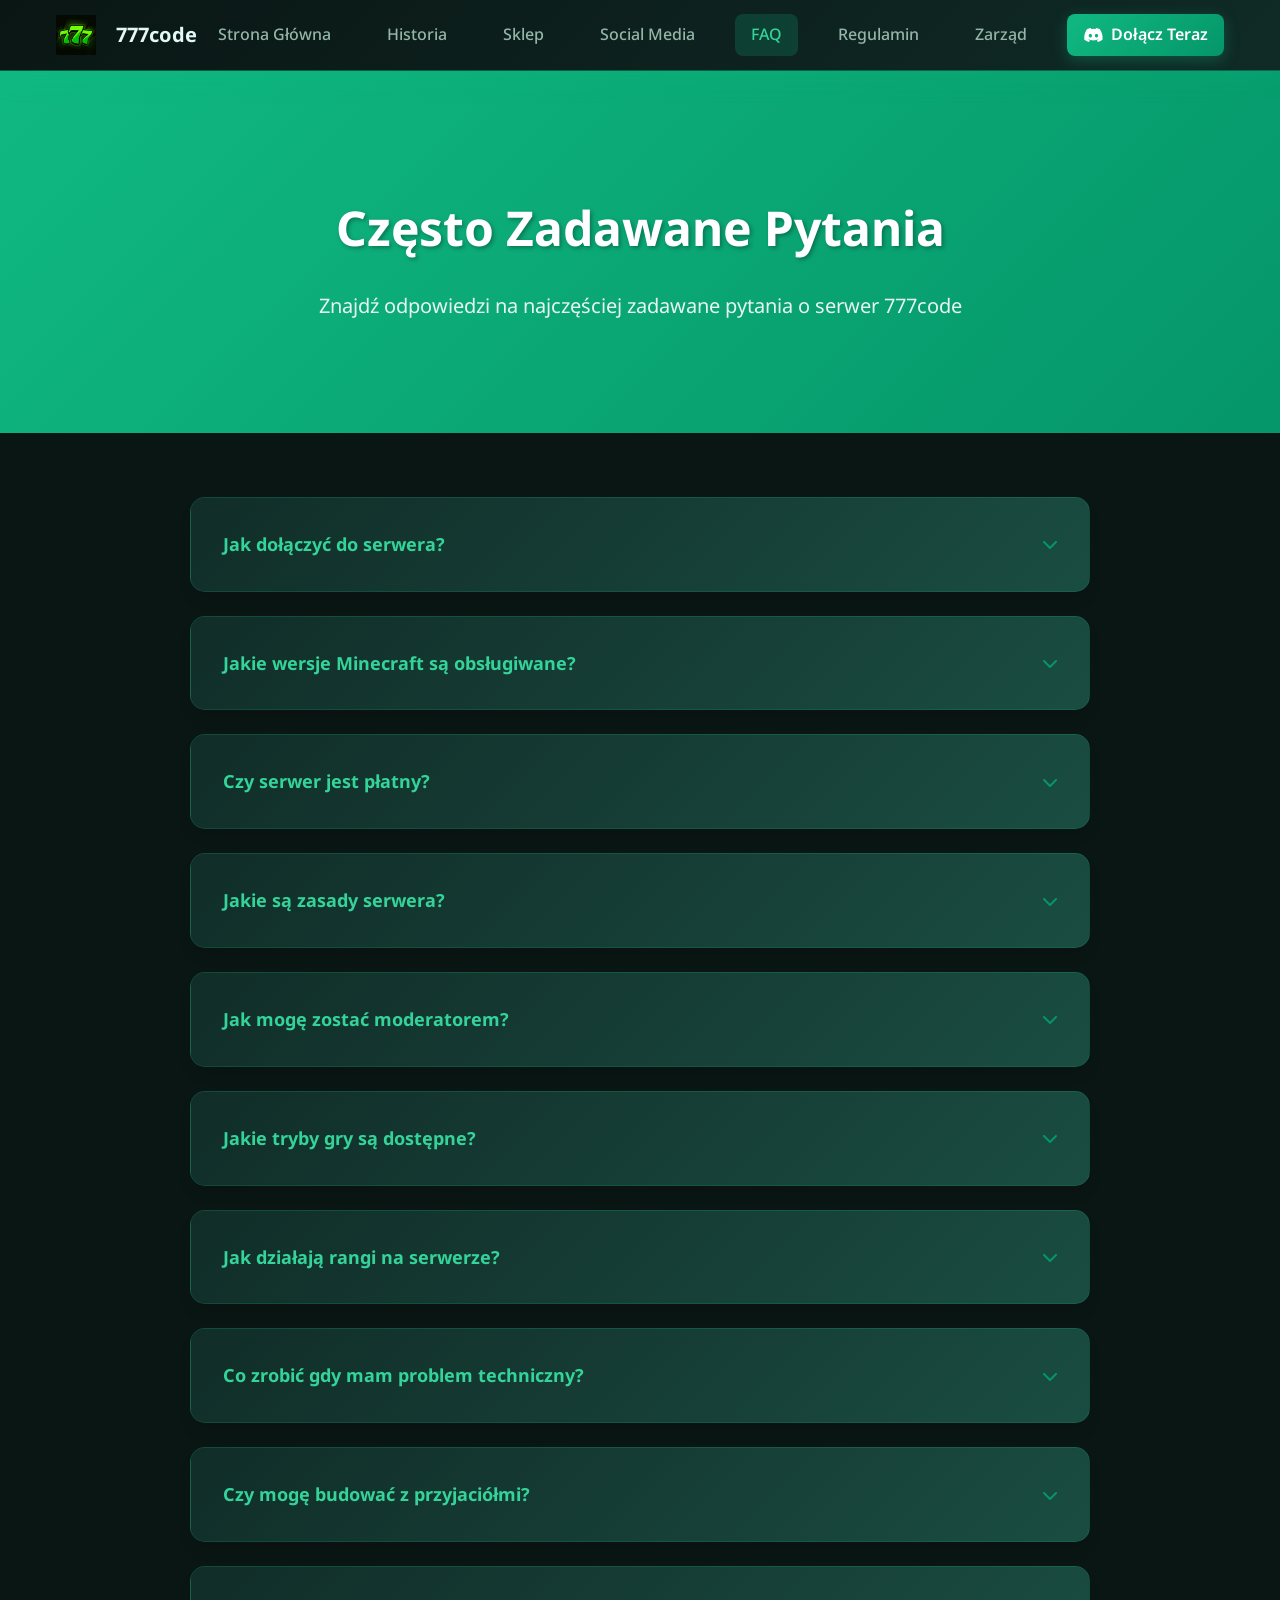
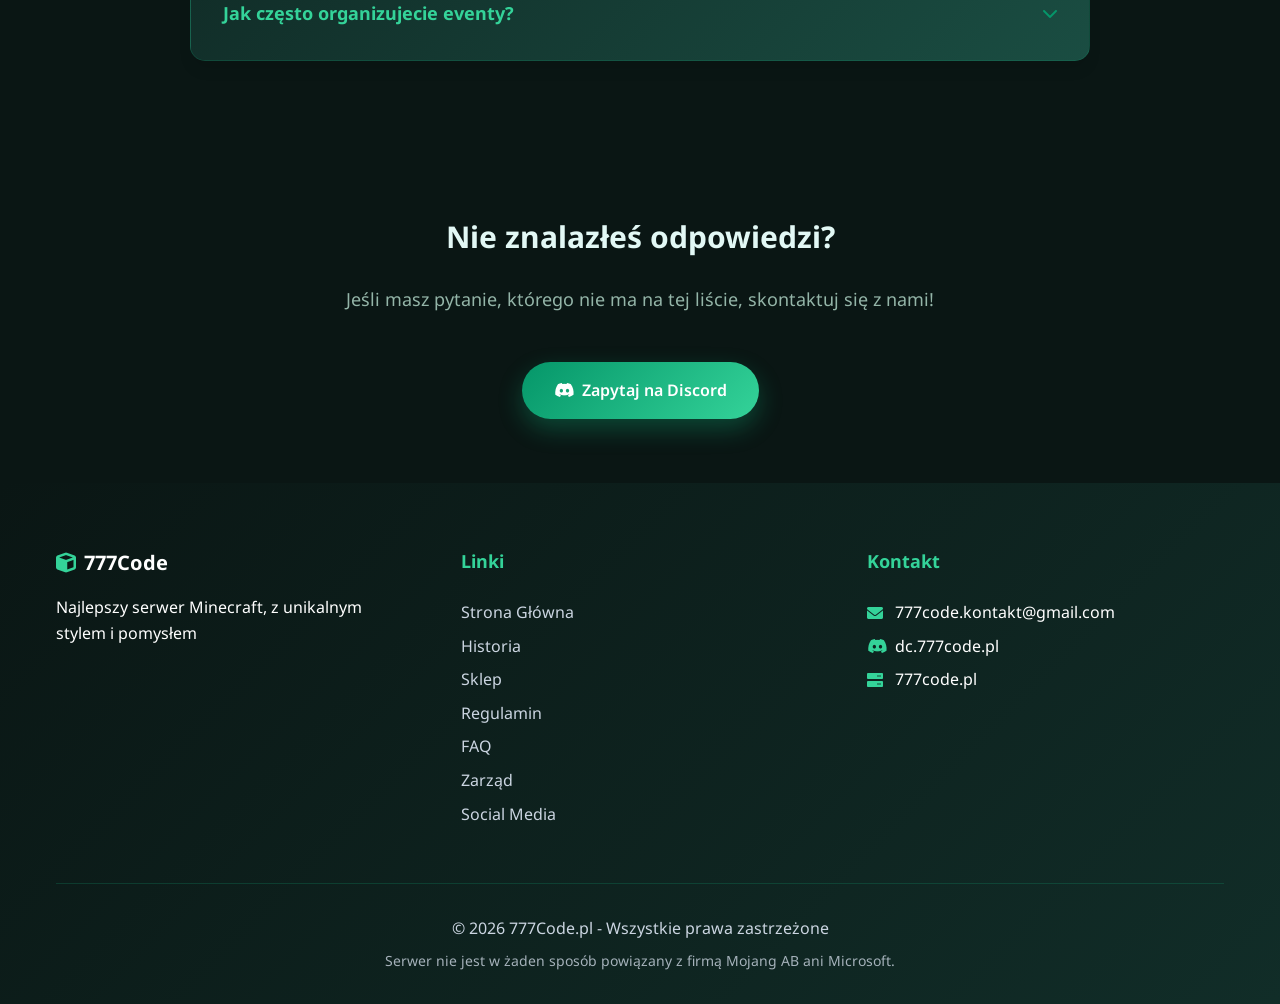
==== faq.html @ 85225ae1 "Add files via upload" ====
<!DOCTYPE html>
<html lang="pl">
<head>
    <meta charset="UTF-8">
    <meta name="viewport" content="width=device-width, initial-scale=1.0">
    <title>777code - FAQ</title>
    <link rel="stylesheet" href="styles.css">
    <link rel="icon" type="logo.png" href="logo.png">
    <link href="https://fonts.googleapis.com/css2?family=Noto+Sans:wght@300;400;500;700&display=swap" rel="stylesheet">
    <link rel="stylesheet" href="https://cdnjs.cloudflare.com/ajax/libs/font-awesome/6.0.0/css/all.min.css">
</head>
<body>
    <nav class="navbar">
        <div class="nav-container">
            <div class="nav-logo">
                <div class="logo">
                    <img src="logo.png" alt="777code Logo" />
                </div>
                <span>777code</span>
            </div>
            <ul class="nav-menu">
                <li><a href="index.html" class="nav-link">Strona Główna</a></li>
                <li><a href="index.html#about" class="nav-link">Historia</a></li>
                <li><a href="index.html#shop" class="nav-link">Sklep</a></li>
                <li><a href="social-media.html" class="nav-link">Social Media</a></li>
                <li><a href="faq.html" class="nav-link active">FAQ</a></li>
                <li><a href="regulamin.html" class="nav-link">Regulamin</a></li>
                <li><a href="index.html#staff" class="nav-link">Zarząd</a></li>
                <li><a href="https://discord.gg/777code" target="_blank" class="nav-link discord-link">
                    <i class="fab fa-discord"></i> Dołącz Teraz
                </a></li>
            </ul>
            <div class="hamburger">
                <span></span>
                <span></span>
                <span></span>
            </div>
        </div>
    </nav>

    <section class="page-hero">
        <div class="container">
            <div class="page-hero-content">
                <h1 class="page-title">Często Zadawane Pytania</h1>
                <p class="page-subtitle">Znajdź odpowiedzi na najczęściej zadawane pytania o serwer 777code</p>
            </div>
        </div>
    </section>

    <section class="faq-section">
        <div class="container">
            <div class="faq-container">
                <div class="faq-item">
                    <div class="faq-question">
                        <h3>Jak dołączyć do serwera?</h3>
                        <i class="fas fa-chevron-down"></i>
                    </div>
                    <div class="faq-answer">
                        <p>Wystarczy wpisać IP serwera w grze Minecraft: <strong>play.777code.pl</strong>. Po połączeniu zostaniesz przeniesiony do lobby, gdzie możesz wybrać tryb gry i rozpocząć swoją przygodę.</p>
                    </div>
                </div>

                <div class="faq-item">
                    <div class="faq-question">
                        <h3>Jakie wersje Minecraft są obsługiwane?</h3>
                        <i class="fas fa-chevron-down"></i>
                    </div>
                    <div class="faq-answer">
                        <p>Obsługujemy wszystkie wersje od 1.16 do najnowszej. Zalecamy używanie najnowszej wersji dla najlepszego doświadczenia i dostępu do wszystkich funkcji serwera.</p>
                    </div>
                </div>

                <div class="faq-item">
                    <div class="faq-question">
                        <h3>Czy serwer jest płatny?</h3>
                        <i class="fas fa-chevron-down"></i>
                    </div>
                    <div class="faq-answer">
                        <p>Serwer jest całkowicie darmowy! Opcjonalnie możesz wspomóc nas przez zakupy w sklepie, które pomagają w rozwoju serwera i dodawaniu nowych funkcji.</p>
                    </div>
                </div>

                <div class="faq-item">
                    <div class="faq-question">
                        <h3>Jakie są zasady serwera?</h3>
                        <i class="fas fa-chevron-down"></i>
                    </div>
                    <div class="faq-answer">
                        <p>Główne zasady to: szacunek do innych graczy, zakaz używania cheaterów, zakaz griefowania i budowania w nieodpowiednich miejscach. Pełny regulamin znajdziesz w sekcji <a href="regulamin.html">"Regulamin"</a>.</p>
                    </div>
                </div>

                <div class="faq-item">
                    <div class="faq-question">
                        <h3>Jak mogę zostać moderatorem?</h3>
                        <i class="fas fa-chevron-down"></i>
                    </div>
                    <div class="faq-answer">
                        <p>Moderatorzy są wybierani spośród aktywnych i pomocnych członków społeczności. Pokazuj się z dobrej strony, pomagaj innym graczom i bądź aktywny na Discord! Aplikacje można składać przez bota na Discord.</p>
                    </div>
                </div>

                <div class="faq-item">
                    <div class="faq-question">
                        <h3>Jakie tryby gry są dostępne?</h3>
                        <i class="fas fa-chevron-down"></i>
                    </div>
                    <div class="faq-answer">
                        <p>Na serwerze dostępne są: Survival, Creative, Parkour, PvP Arena, Skyblock oraz specjalne eventy. Każdy tryb ma swoje unikalne funkcje i nagrody.</p>
                    </div>
                </div>

                <div class="faq-item">
                    <div class="faq-question">
                        <h3>Jak działają rangi na serwerze?</h3>
                        <i class="fas fa-chevron-down"></i>
                    </div>
                    <div class="faq-answer">
                        <p>Rangi można otrzymać za aktywność, pomoc innym graczom lub zakupy w sklepie. Każda ranga daje dostęp do specjalnych funkcji, komend i kosmetyków.</p>
                    </div>
                </div>

                <div class="faq-item">
                    <div class="faq-question">
                        <h3>Co zrobić gdy mam problem techniczny?</h3>
                        <i class="fas fa-chevron-down"></i>
                    </div>
                    <div class="faq-answer">
                        <p>W przypadku problemów technicznych skontaktuj się z nami na Discord w kanale #wsparcie-techniczne. Nasz zespół pomoże Ci rozwiązać problem jak najszybciej.</p>
                    </div>
                </div>

                <div class="faq-item">
                    <div class="faq-question">
                        <h3>Czy mogę budować z przyjaciółmi?</h3>
                        <i class="fas fa-chevron-down"></i>
                    </div>
                    <div class="faq-answer">
                        <p>Tak! Zachęcamy do współpracy i budowania razem. Możecie założyć klan, dzielić się terenami i tworzyć wspólne projekty. Więcej informacji znajdziesz na Discord.</p>
                    </div>
                </div>

                <div class="faq-item">
                    <div class="faq-question">
                        <h3>Jak często organizujecie eventy?</h3>
                        <i class="fas fa-chevron-down"></i>
                    </div>
                    <div class="faq-answer">
                        <p>Organizujemy eventy regularnie - co najmniej raz w tygodniu. Informacje o nadchodzących eventach publikujemy na Discord, YouTube i innych mediach społecznościowych.</p>
                    </div>
                </div>
            </div>
        </div>
    </section>

    <section class="contact-section">
        <div class="container">
            <div class="contact-content">
                <h2>Nie znalazłeś odpowiedzi?</h2>
                <p>Jeśli masz pytanie, którego nie ma na tej liście, skontaktuj się z nami!</p>
                <div class="contact-buttons">
                    <a href="https://discord.gg/777code" target="_blank" class="btn btn-primary">
                        <i class="fab fa-discord"></i>
                        Zapytaj na Discord
                    </a>
                </div>
            </div>
        </div>
    </section>

    <footer class="footer">
        <div class="container">
            <div class="footer-content">
                <div class="footer-section">
                    <div class="footer-logo">
                        <i class="fas fa-cube"></i>
                        <span>777Code</span>
                    </div>
                    <p>Najlepszy serwer Minecraft, z unikalnym stylem i pomysłem</p>
                </div>
                
                <div class="footer-section">
                    <h4>Linki</h4>
                    <ul>
                        <li><a href="index.html">Strona Główna</a></li>
                        <li><a href="index.html#about">Historia</a></li>
                        <li><a href="index.html#shop">Sklep</a></li>
                        <li><a href="regulamin.html">Regulamin</a></li>
                        <li><a href="faq.html">FAQ</a></li>
                        <li><a href="index.html#staff">Zarząd</a></li>
                        <li><a href="social-media.html">Social Media</a></li>
                    </ul>
                </div>

                <div class="footer-section">
                    <h4>Kontakt</h4>
                    <div class="contact-info">
                        <p><i class="fas fa-envelope"></i> 777code.kontakt@gmail.com</p>
                        <p><i class="fab fa-discord"></i> dc.777code.pl</p>
                        <p><i class="fas fa-server"></i> 777code.pl</p>
                    </div>
                </div>
            </div>
            <div class="footer-bottom">
                <p>&copy; 2026 777Code.pl - Wszystkie prawa zastrzeżone</p>
                <p class="disclaimer">Serwer nie jest w żaden sposób powiązany z firmą Mojang AB ani Microsoft.</p>
            </div>
        </div>
    </footer>

    <script src="script.js"></script>
</body>
</html>
---- styles.css ----
* {
    margin: 0;
    padding: 0;
    box-sizing: border-box;
}

:root {
    --primary-green: #10B981;
    --secondary-green: #059669;
    --light-green: #34D399;
    --dark-green: #047857;
    --accent-green: #065F46;
    
    --sakura-pink: #ee3e7c;
    --golden-yellow: #FDE047;
    --deep-red: #DC2626;
    --charcoal: #1F2937;
    --paper-white: #FEFEFE;
    
    --bg-primary: #0A1614;
    --bg-secondary: #112D28;
    --bg-tertiary: #1A4D42;
    --text-primary: #E2F8F5;
    --text-secondary: #94B5A8;
    --text-muted: #647B74;
    
    --green-gradient: linear-gradient(135deg, var(--primary-green), var(--secondary-green));
    --light-gradient: linear-gradient(135deg, var(--secondary-green), var(--light-green));
    --dark-gradient: linear-gradient(135deg, var(--bg-primary), var(--bg-secondary));
    --card-gradient: linear-gradient(135deg, var(--bg-secondary), var(--bg-tertiary));
    
    --font-primary: 'Noto Sans', sans-serif;
    --font-size-xs: 0.75rem;
    --font-size-sm: 0.875rem;
    --font-size-base: 1rem;
    --font-size-lg: 1.125rem;
    --font-size-xl: 1.25rem;
    --font-size-2xl: 1.5rem;
    --font-size-3xl: 1.875rem;
    --font-size-4xl: 2.25rem;
    --font-size-5xl: 3rem;
    
    --spacing-xs: 0.25rem;
    --spacing-sm: 0.5rem;
    --spacing-md: 1rem;
    --spacing-lg: 1.5rem;
    --spacing-xl: 2rem;
    --spacing-2xl: 3rem;
    --spacing-3xl: 4rem;
    
    --shadow-sm: 0 1px 2px 0 rgba(0, 0, 0, 0.05);
    --shadow-md: 0 4px 6px -1px rgba(0, 0, 0, 0.1);
    --shadow-lg: 0 10px 15px -3px rgba(0, 0, 0, 0.1);
    --shadow-xl: 0 20px 25px -5px rgba(0, 0, 0, 0.1);
    --shadow-green: 0 10px 25px rgba(16, 185, 129, 0.3);
}

body {
    font-family: var(--font-primary);
    line-height: 1.6;
    color: var(--text-primary);
    background: var(--bg-primary);
    overflow-x: hidden;
    padding-top: 70px;
}

.container {
    max-width: 1200px;
    margin: 0 auto;
    padding: 0 var(--spacing-md);
}

.navbar {
    position: fixed;
    top: 0;
    width: 100%;
    background: linear-gradient(135deg, rgba(10, 22, 20, 0.95), rgba(17, 45, 40, 0.92));
    backdrop-filter: blur(20px);
    border-bottom: 1px solid rgba(16, 185, 129, 0.4);
    z-index: 1000;
    transition: all 0.4s cubic-bezier(0.4, 0, 0.2, 1);
    box-shadow: 0 4px 30px rgba(16, 185, 129, 0.15);
}

.nav-container {
    max-width: 1200px;
    margin: 0 auto;
    padding: 0 var(--spacing-md);
    display: flex;
    justify-content: space-between;
    align-items: center;
    height: 70px;
}

.nav-logo {
    display: flex;
    align-items: center;
    font-size: var(--font-size-xl);
    font-weight: 700;
    color: var(--text-primary);
    text-decoration: none;
    margin-left: 0;
}

.logo-icon {
    width: 45px;
    height: 45px;
    border-radius: 12px;
    background: linear-gradient(135deg, var(--primary-green), var(--light-green));
    display: flex;
    align-items: center;
    justify-content: center;
    margin-right: var(--spacing-md);
    box-shadow: 0 0 20px rgba(16, 185, 129, 0.4);
    position: relative;
    overflow: hidden;
    transition: all 0.3s ease;
}

.logo-icon:hover {
    transform: scale(1.1) rotate(5deg);
    box-shadow: 0 0 30px rgba(16, 185, 129, 0.6);
}

.logo-icon::before {
    content: '🌸';
    font-size: 20px;
    position: absolute;
    top: 50%;
    left: 50%;
    transform: translate(-50%, -50%);
}

.logo-icon i {
    font-size: var(--font-size-xl);
    color: white;
    opacity: 0;
    transition: opacity 0.3s ease;
}

.logo-icon:hover i {
    opacity: 1;
}

.nav-menu {
    display: flex;
    list-style: none;
    gap: var(--spacing-lg);
    align-items: center;
}

.nav-link {
    text-decoration: none;
    color: var(--text-secondary);
    font-weight: 500;
    transition: all 0.3s cubic-bezier(0.4, 0, 0.2, 1);
    position: relative;
    padding: var(--spacing-sm) var(--spacing-md);
    border-radius: 8px;
    display: flex;
    align-items: center;
    gap: var(--spacing-sm);
}

.nav-link:hover {
    color: var(--light-green);
    background: rgba(16, 185, 129, 0.15);
    transform: translateY(-2px);
}

.discord-link {
    background: linear-gradient(135deg, var(--primary-green), var(--secondary-green)) !important;
    color: white !important;
    font-weight: 600;
    box-shadow: 0 4px 15px rgba(16, 185, 129, 0.3) !important;
    transition: all 0.3s cubic-bezier(0.4, 0, 0.2, 1) !important;
}

.discord-link:hover {
    background: linear-gradient(135deg, var(--secondary-green), var(--primary-green)) !important;
    transform: translateY(-3px) !important;
    box-shadow: 0 6px 25px rgba(16, 185, 129, 0.5) !important;
}

.nav-link::after {
    content: '';
    position: absolute;
    bottom: -5px;
    left: 0;
    width: 0;
    height: 2px;
    background: var(--green-gradient);
    transition: width 0.3s ease;
}

.nav-link:hover::after {
    width: 100%;
}

.hamburger {
    display: none;
    flex-direction: column;
    cursor: pointer;
    z-index: 1001;
    gap: 5px;
    transition: all 0.3s ease;
}

.hamburger span {
    width: 25px;
    height: 3px;
    background: linear-gradient(90deg, var(--primary-green), var(--light-green));
    margin: 0;
    transition: all 0.4s cubic-bezier(0.4, 0, 0.2, 1);
    border-radius: 2px;
    box-shadow: 0 2px 5px rgba(16, 185, 129, 0.2);
}

.hamburger.active span:nth-child(1) {
    transform: rotate(-45deg) translate(-8px, 8px);
    background: linear-gradient(90deg, var(--light-green), var(--primary-green));
}

.hamburger.active span:nth-child(2) {
    opacity: 0;
    transform: translateX(-10px);
}

.hamburger.active span:nth-child(3) {
    transform: rotate(45deg) translate(-8px, -8px);
    background: linear-gradient(90deg, var(--light-green), var(--primary-green));
}

.hero {
    min-height: calc(100vh - 70px);
    display: flex;
    align-items: center;
    position: relative;
    background: var(--green-gradient);
    overflow: hidden;
}

.hero-background {
    position: absolute;
    top: 0;
    left: 0;
    width: 100%;
    height: 100%;
    opacity: 0.1;
}

.minecraft-blocks {
    position: absolute;
    width: 100%;
    height: 100%;
    background-image: 
        linear-gradient(45deg, rgba(16, 185, 129, 0.1) 25%, transparent 25%),
        linear-gradient(-45deg, rgba(16, 185, 129, 0.1) 25%, transparent 25%),
        linear-gradient(45deg, transparent 75%, rgba(16, 185, 129, 0.1) 75%),
        linear-gradient(-45deg, transparent 75%, rgba(16, 185, 129, 0.1) 75%);
    background-size: 60px 60px;
    background-position: 0 0, 0 30px, 30px -30px, -30px 0px;
    animation: blockMove 20s linear infinite;
}

@keyframes blockMove {
    0% { transform: translateX(0) translateY(0); }
    100% { transform: translateX(60px) translateY(60px); }
}

.hero-content {
    display: grid;
    grid-template-columns: 1fr 1fr;
    gap: var(--spacing-3xl);
    align-items: center;
    max-width: 1200px;
    margin: 0 auto;
    padding: 0 var(--spacing-md);
    position: relative;
    z-index: 2;
}

.hero-text {
    color: white;
}

.japanese-text {
    display: block;
    font-size: var(--font-size-2xl);
    font-weight: 300;
    margin-bottom: var(--spacing-sm);
    opacity: 0.9;
    letter-spacing: 0.1em;
}

.main-title {
    display: block;
    font-size: var(--font-size-5xl);
    font-weight: 700;
    margin-bottom: var(--spacing-lg);
    text-shadow: 2px 2px 4px rgba(0, 0, 0, 0.3);
}

.hero-subtitle {
    font-size: var(--font-size-xl);
    margin-bottom: var(--spacing-xl);
    opacity: 0.9;
    line-height: 1.5;
}

.ip-display {
    margin-bottom: var(--spacing-2xl);
    text-align: center;
}

.ip-label {
    display: block;
    font-size: var(--font-size-lg);
    color: var(--text-secondary);
    margin-bottom: var(--spacing-sm);
}

.ip-container {
    display: inline-flex;
    align-items: center;
    background: rgba(255, 255, 255, 0.1);
    border: 2px solid rgba(16, 185, 129, 0.3);
    border-radius: 12px;
    padding: var(--spacing-md) var(--spacing-lg);
    backdrop-filter: blur(10px);
}

.server-ip {
    font-family: 'Courier New', monospace;
    font-size: var(--font-size-lg);
    font-weight: 600;
    color: #FEFEFE;
    margin-right: var(--spacing-md);
}

.copy-btn {
    background: linear-gradient(135deg, var(--primary-green), var(--secondary-green));
    border: none;
    color: white;
    width: 36px;
    height: 36px;
    border-radius: 8px;
    cursor: pointer;
    display: flex;
    align-items: center;
    justify-content: center;
    transition: all 0.3s cubic-bezier(0.4, 0, 0.2, 1);
    box-shadow: 0 4px 15px rgba(16, 185, 129, 0.3);
}

.copy-btn:hover {
    transform: scale(1.15) rotate(5deg);
    box-shadow: 0 6px 25px rgba(16, 185, 129, 0.5);
}

.hero-buttons {
    display: flex;
    gap: var(--spacing-lg);
}

.btn {
    display: inline-flex;
    align-items: center;
    padding: var(--spacing-md) var(--spacing-xl);
    border-radius: 50px;
    text-decoration: none;
    font-weight: 600;
    transition: all 0.3s ease;
    border: none;
    cursor: pointer;
    font-size: var(--font-size-base);
}

.btn i {
    margin-right: var(--spacing-sm);
}

.btn-primary {
    background: var(--light-gradient);
    color: white;
    box-shadow: var(--shadow-green);
}

.btn-primary:hover {
    transform: translateY(-2px);
    box-shadow: 0 15px 35px rgba(16, 185, 129, 0.4);
}

.btn-secondary {
    background: transparent;
    color: white;
    border: 2px solid white;
    box-shadow: 0 4px 15px rgba(255, 255, 255, 0.1);
}

.btn-secondary:hover {
    background: rgba(16, 185, 129, 0.2);
    border-color: var(--light-green);
    color: var(--light-green);
    transform: translateY(-3px);
    box-shadow: 0 8px 25px rgba(16, 185, 129, 0.4);
}

.hero-visual {
    position: relative;
    display: flex;
    justify-content: center;
    align-items: center;
}

.server-logo-container {
    position: relative;
    display: flex;
    justify-content: center;
    align-items: center;
    width: 300px;
    height: 300px;
    background: var(--card-gradient);
    border-radius: 50%;
    box-shadow: 0 0 40px rgba(16, 185, 129, 0.3);
    border: 2px solid rgba(16, 185, 129, 0.3);
    animation: float 3s ease-in-out infinite, glow 3s ease-in-out infinite;
    backdrop-filter: blur(10px);
    transition: all 0.3s ease;
}

.server-logo-container:hover {
    transform: scale(1.05);
    box-shadow: 0 0 60px rgba(16, 185, 129, 0.5);
    border-color: var(--light-green);
}

.server-logo-container::before {
    content: '';
    position: absolute;
    top: -20px;
    left: -20px;
    right: -20px;
    bottom: -20px;
    background: linear-gradient(135deg, var(--primary-green), var(--light-green));
    border-radius: 50%;
    z-index: -1;
    opacity: 0.15;
    animation: pulse 4s ease-in-out infinite;
}

@keyframes glow {
    0%, 100% { box-shadow: 0 0 40px rgba(16, 185, 129, 0.3); }
    50% { box-shadow: 0 0 60px rgba(16, 185, 129, 0.5); }
}

.server-logo-container::before {
    content: '';
    position: absolute;
    top: -20px;
    left: -20px;
    right: -20px;
    bottom: -20px;
    background: var(--green-gradient);
    border-radius: 50%;
    z-index: -1;
    opacity: 0.2;
    animation: pulse 4s ease-in-out infinite;
}

.server-logo {
    width: 180px;
    height: 180px;
    border-radius: 50%;
    object-fit: contain;
    filter: drop-shadow(0 10px 20px rgba(16, 185, 129, 0.3));
    animation: logoGlow 2s ease-in-out infinite alternate;
}

@keyframes float {
    0%, 100% { transform: translateY(0px); }
    50% { transform: translateY(-20px); }
}

@keyframes pulse {
    0%, 100% { transform: scale(1); opacity: 0.2; }
    50% { transform: scale(1.1); opacity: 0.4; }
}

@keyframes logoGlow {
    0% { filter: drop-shadow(0 10px 20px rgba(16, 185, 129, 0.3)); }
    100% { filter: drop-shadow(0 15px 30px rgba(16, 185, 129, 0.6)); }
}

section {
    padding: var(--spacing-3xl) 0;
}

.section-title {
    text-align: center;
    margin-bottom: var(--spacing-3xl);
    font-size: var(--font-size-4xl);
    font-weight: 700;
    color: var(--text-primary);
}

.japanese-subtitle {
    display: block;
    font-size: var(--font-size-lg);
    font-weight: 300;
    color: var(--primary-green);
    margin-bottom: var(--spacing-sm);
    letter-spacing: 0.1em;
}

.about {
    background: var(--bg-secondary);
}

.timeline {
    position: relative;
    max-width: 800px;
    margin: 0 auto;
    counter-reset: timeline-counter;
}

.timeline::before {
    content: '';
    position: absolute;
    left: 50%;
    top: 0;
    bottom: 0;
    width: 4px;
    background: var(--green-gradient);
    transform: translateX(-50%);
}

.timeline-item {
    position: relative;
    margin-bottom: var(--spacing-3xl);
    width: 100%;
    counter-increment: timeline-counter;
}

.timeline-item:nth-child(odd) .timeline-content {
    margin-left: 0;
    margin-right: 50%;
    padding-right: var(--spacing-xl);
    text-align: right;
}

.timeline-item:nth-child(even) .timeline-content {
    margin-left: 50%;
    margin-right: 0;
    padding-left: var(--spacing-xl);
    text-align: left;
}

.timeline-date {
    position: absolute;
    left: 50%;
    top: 0;
    transform: translateX(-50%);
    background: var(--green-gradient);
    color: white;
    padding: var(--spacing-sm) var(--spacing-lg);
    border-radius: 25px;
    font-weight: 600;
    font-size: var(--font-size-sm);
    z-index: 2;
    box-shadow: var(--shadow-md);
    min-width: 50px;
    text-align: center;
}

.timeline-date::before {
    content: counter(timeline-counter);
    display: inline-block;
}

.timeline-content {
    background: var(--card-gradient);
    padding: var(--spacing-xl);
    border-radius: 15px;
    box-shadow: var(--shadow-lg);
    border: 1px solid rgba(16, 185, 129, 0.2);
}

.timeline-content h3 {
    color: var(--light-green);
    margin-bottom: var(--spacing-md);
    font-size: var(--font-size-xl);
}

.shop {
    background: var(--bg-primary);
}

.shop-content {
    display: grid;
    grid-template-columns: 2fr 1fr;
    gap: var(--spacing-3xl);
    align-items: center;
    max-width: 1000px;
    margin: 0 auto;
}

.shop-info h3 {
    font-size: var(--font-size-2xl);
    color: var(--primary-green);
    margin-bottom: var(--spacing-lg);
}

.shop-features {
    display: grid;
    grid-template-columns: repeat(3, 1fr);
    gap: var(--spacing-lg);
    margin-top: var(--spacing-xl);
}

.feature {
    display: flex;
    flex-direction: column;
    align-items: center;
    text-align: center;
    padding: var(--spacing-lg);
    background: var(--card-gradient);
    border-radius: 15px;
    border: 1px solid rgba(16, 185, 129, 0.2);
    color: var(--text-secondary);
}

.feature i {
    font-size: var(--font-size-2xl);
    color: var(--secondary-green);
    margin-bottom: var(--spacing-sm);
}

.btn-shop {
    background: var(--green-gradient);
    color: white;
    font-size: var(--font-size-lg);
    padding: var(--spacing-lg) var(--spacing-2xl);
    box-shadow: var(--shadow-green);
    display: block;
    text-align: center;
}

.btn-shop:hover {
    transform: translateY(-3px);
    box-shadow: 0 20px 40px rgba(16, 185, 129, 0.4);
}

.quick-links {
    background: var(--bg-secondary);
}

.quick-links-grid {
    display: grid;
    grid-template-columns: repeat(auto-fit, minmax(300px, 1fr));
    gap: var(--spacing-xl);
}

.quick-link-card {
    background: linear-gradient(135deg, rgba(17, 45, 40, 0.8), rgba(26, 77, 66, 0.8));
    padding: var(--spacing-2xl);
    border-radius: 20px;
    text-align: center;
    text-decoration: none;
    color: var(--text-primary);
    border: 1px solid rgba(16, 185, 129, 0.25);
    transition: all 0.4s cubic-bezier(0.4, 0, 0.2, 1);
    box-shadow: 0 8px 30px rgba(0, 0, 0, 0.3), 0 0 20px rgba(16, 185, 129, 0.1);
    position: relative;
    overflow: hidden;
    backdrop-filter: blur(10px);
}

.quick-link-card::before {
    content: '';
    position: absolute;
    top: 0;
    left: -100%;
    width: 100%;
    height: 100%;
    background: linear-gradient(90deg, transparent, rgba(16, 185, 129, 0.1), transparent);
    transition: left 0.6s ease;
}

.quick-link-card:hover::before {
    left: 100%;
}

.quick-link-card:hover {
    transform: translateY(-8px);
    box-shadow: 0 12px 50px rgba(16, 185, 129, 0.3), 0 0 30px rgba(16, 185, 129, 0.2);
    border-color: var(--light-green);
}

.quick-link-icon {
    width: 80px;
    height: 80px;
    margin: 0 auto var(--spacing-lg);
    border-radius: 50%;
    background: linear-gradient(135deg, var(--primary-green), var(--light-green));
    display: flex;
    align-items: center;
    justify-content: center;
    font-size: var(--font-size-3xl);
    color: white;
    box-shadow: 0 6px 20px rgba(16, 185, 129, 0.3);
    transition: all 0.3s cubic-bezier(0.4, 0, 0.2, 1);
}

.quick-link-card:hover .quick-link-icon {
    transform: scale(1.2) rotate(10deg);
    box-shadow: 0 10px 30px rgba(16, 185, 129, 0.5);
}

.quick-link-card h3 {
    color: var(--light-green);
    font-size: var(--font-size-xl);
    margin-bottom: var(--spacing-md);
}

.quick-link-card p {
    color: var(--text-secondary);
    line-height: 1.6;
}

.social {
    background: var(--bg-secondary);
}

.social-grid {
    display: grid;
    grid-template-columns: repeat(auto-fit, minmax(300px, 1fr));
    gap: var(--spacing-xl);
}

.social-card {
    background: linear-gradient(135deg, rgba(17, 45, 40, 0.8), rgba(26, 77, 66, 0.8));
    padding: var(--spacing-2xl);
    border-radius: 20px;
    text-align: center;
    box-shadow: 0 8px 30px rgba(0, 0, 0, 0.3), 0 0 20px rgba(16, 185, 129, 0.1);
    border: 1px solid rgba(16, 185, 129, 0.25);
    transition: all 0.4s cubic-bezier(0.4, 0, 0.2, 1);
    position: relative;
    overflow: hidden;
    backdrop-filter: blur(10px);
}

.social-card::before {
    content: '';
    position: absolute;
    top: 0;
    left: 0;
    right: 0;
    height: 4px;
    background: var(--green-gradient);
}

.social-card::after {
    content: '';
    position: absolute;
    top: 0;
    left: -100%;
    width: 100%;
    height: 100%;
    background: linear-gradient(90deg, transparent, rgba(16, 185, 129, 0.1), transparent);
    transition: left 0.6s ease;
}

.social-card:hover::after {
    left: 100%;
}

.social-card:hover {
    transform: translateY(-8px);
    box-shadow: 0 12px 50px rgba(16, 185, 129, 0.3), 0 0 30px rgba(16, 185, 129, 0.2);
    border-color: var(--light-green);
}

.social-card.discord::before { background: #5865F2; }
.social-card.youtube::before { background: #FF0000; }
.social-card.instagram::before { background: linear-gradient(45deg, #F58529, #DD2A7B, #8134AF); }
.social-card.tiktok::before { background: #000000; }

.social-icon {
    width: 80px;
    height: 80px;
    margin: 0 auto var(--spacing-lg);
    border-radius: 50%;
    display: flex;
    align-items: center;
    justify-content: center;
    font-size: var(--font-size-3xl);
    color: white;
    transition: all 0.3s cubic-bezier(0.4, 0, 0.2, 1);
    box-shadow: 0 4px 15px rgba(16, 185, 129, 0.2);
}

.social-card:hover .social-icon {
    transform: scale(1.2) rotate(10deg);
    box-shadow: 0 8px 25px rgba(16, 185, 129, 0.4);
}

.social-card.discord .social-icon { background: #5865F2; }
.social-card.youtube .social-icon { background: #FF0000; }
.social-card.instagram .social-icon { background: linear-gradient(45deg, #F58529, #DD2A7B, #8134AF); }
.social-card.tiktok .social-icon { background: #000000; }

.social-card h3 {
    font-size: var(--font-size-xl);
    color: var(--light-green);
    margin-bottom: var(--spacing-md);
}

.social-features {
    list-style: none;
    margin: var(--spacing-lg) 0;
    text-align: left;
}

.social-features li {
    padding: var(--spacing-sm) 0;
    color: var(--text-secondary);
}

.btn-social {
    background: linear-gradient(135deg, var(--primary-green), var(--secondary-green));
    color: white;
    margin-top: var(--spacing-lg);
    display: block;
    box-shadow: 0 6px 20px rgba(16, 185, 129, 0.3);
    transition: all 0.3s cubic-bezier(0.4, 0, 0.2, 1);
}

.btn-social:hover {
    transform: translateY(-3px);
    box-shadow: 0 10px 35px rgba(16, 185, 129, 0.5);
}

.social-stats {
    margin-top: var(--spacing-lg);
    padding-top: var(--spacing-lg);
    border-top: 1px solid rgba(16, 185, 129, 0.2);
    display: flex;
    justify-content: space-between;
    font-size: var(--font-size-sm);
    color: var(--text-secondary);
}

.faq {
    background: var(--bg-primary);
}

.faq-container {
    max-width: 800px;
    margin: 0 auto;
}

.faq-item {
    background: var(--card-gradient);
    margin-bottom: var(--spacing-lg);
    border-radius: 15px;
    box-shadow: var(--shadow-lg);
    border: 1px solid rgba(16, 185, 129, 0.2);
    overflow: hidden;
}

.faq-question {
    padding: var(--spacing-xl);
    cursor: pointer;
    display: flex;
    justify-content: space-between;
    align-items: center;
    background: linear-gradient(135deg, var(--bg-secondary), var(--bg-tertiary));
    transition: all 0.3s ease;
}

.faq-question:hover {
    background: linear-gradient(135deg, var(--bg-tertiary), rgba(16, 185, 129, 0.1));
}

.faq-question h3 {
    color: var(--light-green);
    font-size: var(--font-size-lg);
}

.faq-question i {
    color: var(--secondary-green);
    transition: transform 0.3s ease;
}

.faq-item.active .faq-question i {
    transform: rotate(180deg);
}

.faq-answer {
    padding: 0 var(--spacing-xl) var(--spacing-xl);
    max-height: 0;
    overflow: hidden;
    transition: all 0.3s ease;
}

.faq-item.active .faq-answer {
    max-height: 500px;
    padding: var(--spacing-lg) var(--spacing-xl) var(--spacing-xl);
}

.faq-answer p {
    color: var(--text-secondary);
    line-height: 1.6;
}

.faq-answer a {
    color: var(--secondary-green);
    text-decoration: none;
}

.faq-answer a:hover {
    text-decoration: underline;
}

.regulations {
    background: var(--bg-secondary);
}

.regulations-content {
    max-width: 900px;
    margin: 0 auto;
}

.regulation-section {
    background: var(--card-gradient);
    margin-bottom: var(--spacing-xl);
    padding: var(--spacing-2xl);
    border-radius: 15px;
    box-shadow: var(--shadow-lg);
    border: 1px solid rgba(16, 185, 129, 0.2);
}

.regulation-section h3 {
    color: var(--light-green);
    font-size: var(--font-size-xl);
    margin-bottom: var(--spacing-lg);
    border-bottom: 2px solid var(--light-green);
    padding-bottom: var(--spacing-sm);
}

.regulation-section ul {
    list-style: none;
    padding-left: 0;
}

.regulation-section li {
    padding: var(--spacing-sm) 0;
    position: relative;
    padding-left: var(--spacing-xl);
    color: var(--text-secondary);
    line-height: 1.6;
}

.regulation-section li::before {
    content: '•';
    color: var(--secondary-green);
    font-weight: bold;
    position: absolute;
    left: 0;
}

.staff {
    background: var(--bg-primary);
}

.staff-grid {
    display: grid;
    grid-template-columns: repeat(auto-fit, minmax(300px, 1fr));
    gap: var(--spacing-xl);
}

.staff-card {
    background: linear-gradient(135deg, rgba(17, 45, 40, 0.8), rgba(26, 77, 66, 0.8));
    padding: var(--spacing-2xl);
    border-radius: 20px;
    text-align: center;
    box-shadow: 0 8px 30px rgba(0, 0, 0, 0.3), 0 0 20px rgba(16, 185, 129, 0.1);
    border: 1px solid rgba(16, 185, 129, 0.25);
    transition: all 0.4s cubic-bezier(0.4, 0, 0.2, 1);
    position: relative;
    overflow: hidden;
    backdrop-filter: blur(10px);
}

.staff-card::after {
    content: '';
    position: absolute;
    top: 0;
    left: -100%;
    width: 100%;
    height: 100%;
    background: linear-gradient(90deg, transparent, rgba(16, 185, 129, 0.1), transparent);
    transition: left 0.6s ease;
}

.staff-card:hover::after {
    left: 100%;
}

.staff-card:hover {
    transform: translateY(-8px);
    box-shadow: 0 12px 50px rgba(16, 185, 129, 0.3), 0 0 30px rgba(16, 185, 129, 0.2);
    border-color: var(--light-green);
}

.staff-avatar {
    width: 100px;
    height: 100px;
    margin: 0 auto var(--spacing-lg);
    border-radius: 50%;
    background: linear-gradient(135deg, var(--primary-green), var(--light-green));
    font-size: var(--font-size-3xl);
    color: white;
    box-shadow: 0 6px 20px rgba(16, 185, 129, 0.3);
    position: relative;
    overflow: hidden;
    border: 2px solid rgba(16, 185, 129, 0.3);
    transition: all 0.3s cubic-bezier(0.4, 0, 0.2, 1);
}

.staff-card:hover .staff-avatar {
    transform: scale(1.15);
    box-shadow: 0 8px 30px rgba(16, 185, 129, 0.5);
    border-color: var(--light-green);
}

.staff-logo {
    font-size: 40px;
    position: absolute;
    top: 50%;
    left: 50%;
    transform: translate(-50%, -50%);
    z-index: 2;
    border: 1px solid var(--secondary-green);
}

.staff-avatar i {
    opacity: 0;
    transition: opacity 0.3s ease;
}

.staff-avatar:hover i {
    opacity: 1;
}

.staff-card h3 {
    color: var(--light-green);
    font-size: var(--font-size-xl);
    margin-bottom: var(--spacing-sm);
}

.staff-role {
    color: var(--secondary-green);
    font-weight: 600;
    margin-bottom: var(--spacing-md);
}

.staff-description {
    color: var(--text-secondary);
    line-height: 1.6;
    margin-bottom: var(--spacing-lg);
}

.staff-social {
    display: flex;
    justify-content: center;
    gap: var(--spacing-md);
}

.staff-social a {
    width: 40px;
    height: 40px;
    border-radius: 50%;
    background: var(--green-gradient);
    color: white;
    display: flex;
    align-items: center;
    justify-content: center;
    text-decoration: none;
    transition: all 0.3s ease;
}

.staff-social a:hover {
    transform: translateY(-2px);
    box-shadow: var(--shadow-md);
}

.footer {
    background: var(--dark-gradient);
    color: white;
    padding: var(--spacing-3xl) 0 var(--spacing-xl);
}

.footer-content {
    display: grid;
    grid-template-columns: repeat(auto-fit, minmax(250px, 1fr));
    gap: var(--spacing-2xl);
    margin-bottom: var(--spacing-2xl);
}

.footer-logo {
    display: flex;
    align-items: center;
    font-size: var(--font-size-xl);
    font-weight: 700;
    margin-bottom: var(--spacing-md);
}

.footer-logo i {
    margin-right: var(--spacing-sm);
    color: var(--light-green);
}

.footer-section h4 {
    color: var(--light-green);
    margin-bottom: var(--spacing-lg);
    font-size: var(--font-size-lg);
}

.footer-section ul {
    list-style: none;
}

.footer-section li {
    margin-bottom: var(--spacing-sm);
}

.footer-section a {
    color: #CBD5E1;
    text-decoration: none;
    transition: color 0.3s ease;
}

.footer-section a:hover {
    color: var(--light-green);
}

.contact-info p {
    margin-bottom: var(--spacing-sm);
    display: flex;
    align-items: center;
}

.contact-info i {
    margin-right: var(--spacing-sm);
    color: var(--light-green);
    width: 20px;
}

.social-links {
    display: flex;
    gap: var(--spacing-md);
}

.social-links a {
    width: 40px;
    height: 40px;
    border-radius: 50%;
    background: var(--green-gradient);
    color: white;
    display: flex;
    align-items: center;
    justify-content: center;
    text-decoration: none;
    transition: all 0.3s ease;
}

.social-links a:hover {
    transform: translateY(-2px);
    box-shadow: var(--shadow-md);
}

.footer-bottom {
    border-top: 1px solid rgba(16, 185, 129, 0.2);
    padding-top: var(--spacing-xl);
    text-align: center;
    color: #CBD5E1;
}

.disclaimer {
    margin-top: var(--spacing-sm);
    font-size: var(--font-size-sm);
    opacity: 0.8;
}

@media (max-width: 1024px) {
    .container {
        padding: 0 var(--spacing-lg);
    }
    
    .nav-logo {
        margin-left: -25px;
    }
    
    .hero-content {
        gap: var(--spacing-2xl);
    }
    
    .server-logo-container {
        width: 250px;
        height: 250px;
    }
    
    .server-logo {
        width: 150px;
        height: 150px;
    }
    
    .shop-content {
        gap: var(--spacing-2xl);
    }
    
    .quick-links-grid {
        grid-template-columns: repeat(auto-fit, minmax(280px, 1fr));
    }
    
    .staff-grid {
        grid-template-columns: repeat(auto-fit, minmax(280px, 1fr));
    }
}

@media (max-width: 768px) {
    .hamburger {
        display: flex;
        align-items: center;
        justify-content: center;
    }
    
    .nav-logo {
        margin-left: 0;
        font-size: var(--font-size-lg);
    }
    
    .nav-logo span {
        display: none;
    }
    
    .nav-menu {
        position: fixed;
        left: -100%;
        top: 70px;
        flex-direction: column;
        background: linear-gradient(135deg, rgba(5, 102, 80, 0.98), rgba(16, 185, 129, 0.15));
        width: 100%;
        text-align: center;
        transition: left 0.4s cubic-bezier(0.4, 0, 0.2, 1);
        box-shadow: 0 10px 40px rgba(16, 185, 129, 0.3);
        padding: var(--spacing-xl) 0;
        border-top: 2px solid var(--primary-green);
        z-index: 999;
        max-height: calc(100vh - 70px);
        overflow-y: auto;
        backdrop-filter: blur(20px);
    }
    
    .nav-menu.active {
        left: 0;
    }
    
    .nav-menu li {
        margin: var(--spacing-md) 0;
        animation: slideInNav 0.4s ease-out backwards;
    }
    
    .nav-menu li:nth-child(1) { animation-delay: 0.05s; }
    .nav-menu li:nth-child(2) { animation-delay: 0.1s; }
    .nav-menu li:nth-child(3) { animation-delay: 0.15s; }
    .nav-menu li:nth-child(4) { animation-delay: 0.2s; }
    .nav-menu li:nth-child(5) { animation-delay: 0.25s; }
    .nav-menu li:nth-child(6) { animation-delay: 0.3s; }
    .nav-menu li:nth-child(7) { animation-delay: 0.35s; }
    .nav-menu li:nth-child(8) { animation-delay: 0.4s; }
    
    @keyframes slideInNav {
        from {
            opacity: 0;
            transform: translateX(-20px);
        }
        to {
            opacity: 1;
            transform: translateX(0);
        }
    }
    
    .nav-link {
        display: block;
        padding: var(--spacing-md) var(--spacing-lg);
        margin: 0 var(--spacing-md);
        border-radius: 12px;
        transition: all 0.3s cubic-bezier(0.4, 0, 0.2, 1);
        font-size: var(--font-size-base);
        border-left: 3px solid transparent;
    }
    
    .nav-link:hover {
        background: rgba(16, 185, 129, 0.25);
        transform: translateX(8px);
        border-left-color: var(--primary-green);
    }
    
    .nav-link::after {
        display: none;
    }
    
    .discord-link {
        background: linear-gradient(135deg, var(--primary-green), var(--secondary-green)) !important;
        color: white !important;
        margin: var(--spacing-lg) var(--spacing-md) !important;
        border-radius: 25px;
        font-weight: 600;
        box-shadow: 0 6px 20px rgba(16, 185, 129, 0.4) !important;
        display: block;
        transition: all 0.3s cubic-bezier(0.4, 0, 0.2, 1) !important;
    }
    
    .discord-link:hover {
        transform: translateY(-2px) !important;
        box-shadow: 0 8px 30px rgba(16, 185, 129, 0.6) !important;
    }
    
    body {
        padding-top: 70px;
    }
    
    .hero-content {
        grid-template-columns: 1fr;
        text-align: center;
        gap: var(--spacing-2xl);
        padding: var(--spacing-xl) var(--spacing-md);
    }
    
    .main-title {
        font-size: var(--font-size-4xl);
        line-height: 1.2;
    }
    
    .hero-subtitle {
        font-size: var(--font-size-lg);
    }
    
    .section-title {
        font-size: var(--font-size-3xl);
    }
    
    .page-title {
        font-size: var(--font-size-2xl);
    }
    
    .page-subtitle {
        font-size: var(--font-size-sm);
    }
    
    .hero-buttons {
        gap: var(--spacing-sm);
        flex-direction: column;
        align-items: center;
    }
    
    .btn {
        padding: var(--spacing-md) var(--spacing-lg);
        font-size: var(--font-size-sm);
        width: 100%;
        max-width: 300px;
    }
    
    .server-logo-container {
        width: 200px;
        height: 200px;
    }
    
    .server-logo {
        width: 120px;
        height: 120px;
    }
    
    .ip-container {
        flex-direction: column;
        gap: var(--spacing-sm);
        text-align: center;
    }
    
    .server-ip {
        margin-right: 0;
        margin-bottom: var(--spacing-sm);
        font-size: var(--font-size-base);
    }
    
    .copy-btn {
        width: 32px;
        height: 32px;
    }
    
    .timeline::before {
        left: 20px;
        width: 3px;
    }
    
    .timeline-item:nth-child(odd) .timeline-content {
        margin-left: 60px;
        margin-right: 0;
        padding-left: var(--spacing-lg);
        padding-right: 0;
        text-align: left;
    }
    
    .timeline-item:nth-child(even) .timeline-content {
        margin-left: 60px;
        padding-left: var(--spacing-lg);
    }
    
    .timeline-date {
        left: -35px;
    }
    
    .quick-links-grid,
    .social-grid,
    .staff-grid,
    .guidelines-grid {
        grid-template-columns: 1fr;
        gap: var(--spacing-lg);
    }
    
    .quick-link-card,
    .social-card,
    .staff-card,
    .guideline-card {
        padding: var(--spacing-xl);
    }
    
    .footer-content {
        grid-template-columns: 1fr;
        text-align: center;
        gap: var(--spacing-xl);
    }
    
    .faq-question h3 {
        font-size: var(--font-size-base);
    }
    
    .regulation-section {
        padding: var(--spacing-xl);
    }
    
    .regulation-section h3 {
        font-size: var(--font-size-lg);
    }
}

@media (max-width: 480px) {
    .container {
        padding: 0 var(--spacing-sm);
    }
    
    .nav-container {
        padding: 0 var(--spacing-sm);
    }
    
    .nav-logo {
        font-size: var(--font-size-lg);
        margin-left: 0;
    }
    
    .nav-logo img {
        height: 35px;
    }
    
    .main-title {
        font-size: var(--font-size-3xl);
        line-height: 1.1;
    }
    
    .hero-subtitle {
        font-size: var(--font-size-base);
    }
    
    .section-title {
        font-size: var(--font-size-2xl);
    }
    
    .page-title {
        font-size: var(--font-size-2xl);
    }
    
    .page-subtitle {
        font-size: var(--font-size-base);
    }
    
    .hero-buttons {
        gap: var(--spacing-sm);
    }
    
    .btn {
        padding: var(--spacing-sm) var(--spacing-lg);
        font-size: var(--font-size-sm);
        width: 100%;
        max-width: 280px;
    }
    
    .server-logo-container {
        width: 150px;
        height: 150px;
    }
    
    .server-logo {
        width: 100px;
        height: 100px;
    }
    
    .ip-container {
        flex-direction: column;
        gap: var(--spacing-sm);
        text-align: center;
    }
    
    .server-ip {
        margin-right: 0;
        margin-bottom: var(--spacing-sm);
    }
    
    .timeline-content {
        padding: var(--spacing-md);
    }
    
    .timeline-content h3 {
        font-size: var(--font-size-base);
    }
    
    .timeline-content p {
        font-size: var(--font-size-sm);
    }
    
    .quick-link-card,
    .social-card,
    .staff-card,
    .guideline-card {
        padding: var(--spacing-lg);
    }
    
    .quick-link-icon,
    .social-icon,
    .staff-avatar,
    .guideline-icon {
        width: 60px;
        height: 60px;
        font-size: var(--font-size-xl);
    }
    
    .staff-logo {
        font-size: 30px;
    }
    
    .feature {
        padding: var(--spacing-sm);
    }
    
    .feature i {
        font-size: var(--font-size-lg);
    }
    
    .faq-question {
        padding: var(--spacing-lg);
    }
    
    .faq-question h3 {
        font-size: var(--font-size-sm);
    }
    
    .regulation-section {
        padding: var(--spacing-lg);
    }
    
    .regulation-section h3 {
        font-size: var(--font-size-base);
    }
    
    .regulation-section li {
        font-size: var(--font-size-sm);
        padding: var(--spacing-xs) 0;
    }
    
    .footer-section {
        margin-bottom: var(--spacing-lg);
    }
    
    .contact-info p {
        font-size: var(--font-size-sm);
    }
    
    .social-links a {
        width: 35px;
        height: 35px;
        font-size: var(--font-size-sm);
    }
}

html {
    scroll-behavior: smooth;
}

@keyframes fadeInUp {
    from {
        opacity: 0;
        transform: translateY(30px);
    }
    to {
        opacity: 1;
        transform: translateY(0);
    }
}

.fade-in-up {
    animation: fadeInUp 0.7s cubic-bezier(0.4, 0, 0.2, 1) forwards;
}

.page-hero {
    background: var(--green-gradient);
    padding: 120px 0 80px;
    text-align: center;
    color: white;
}

.page-hero-content {
    max-width: 800px;
    margin: 0 auto;
}

.page-title {
    font-size: var(--font-size-5xl);
    font-weight: 700;
    margin-bottom: var(--spacing-lg);
    text-shadow: 2px 2px 4px rgba(0, 0, 0, 0.3);
}

.page-subtitle {
    font-size: var(--font-size-xl);
    opacity: 0.9;
    line-height: 1.5;
    margin-bottom: var(--spacing-xl);
}

.regulations-notice {
    display: inline-flex;
    align-items: center;
    background: rgba(255, 255, 255, 0.1);
    padding: var(--spacing-sm) var(--spacing-lg);
    border-radius: 25px;
    backdrop-filter: blur(10px);
}

.regulations-notice i {
    margin-right: var(--spacing-sm);
    color: var(--light-green);
}

.faq-section {
    background: var(--bg-primary);
    padding: var(--spacing-3xl) 0;
}

.faq-container {
    max-width: 900px;
    margin: 0 auto;
}

.faq-item {
    background: var(--card-gradient);
    margin-bottom: var(--spacing-lg);
    border-radius: 15px;
    box-shadow: var(--shadow-lg);
    border: 1px solid rgba(16, 185, 129, 0.2);
    overflow: hidden;
}

.faq-question {
    padding: var(--spacing-xl);
    cursor: pointer;
    display: flex;
    justify-content: space-between;
    align-items: center;
    background: linear-gradient(135deg, var(--bg-secondary), var(--bg-tertiary));
    transition: all 0.3s ease;
}

.faq-question:hover {
    background: linear-gradient(135deg, var(--bg-tertiary), rgba(16, 185, 129, 0.1));
}

.faq-question h3 {
    color: var(--light-green);
    font-size: var(--font-size-lg);
}

.faq-question i {
    color: var(--secondary-green);
    transition: transform 0.3s ease;
}

.faq-item.active .faq-question i {
    transform: rotate(180deg);
}

.faq-answer {
    padding: 0 var(--spacing-xl);
    max-height: 0;
    overflow: hidden;
    transition: all 0.3s ease;
}

.faq-item.active .faq-answer {
    max-height: 500px;
    padding: var(--spacing-lg) var(--spacing-xl) var(--spacing-xl);
}

.faq-answer p {
    color: var(--text-secondary);
    line-height: 1.6;
}

.faq-answer a {
    color: var(--secondary-green);
    text-decoration: none;
}

.faq-answer a:hover {
    text-decoration: underline;
}

.social-section {
    background: var(--bg-secondary);
    padding: var(--spacing-3xl) 0;
}

.social-card.twitter .social-icon {
    background: #1DA1F2;
}

.social-card.twitch .social-icon {
    background: #9146FF;
}

.guidelines-section {
    background: var(--bg-primary);
    padding: var(--spacing-3xl) 0;
}

.guidelines-grid {
    display: grid;
    grid-template-columns: repeat(auto-fit, minmax(300px, 1fr));
    gap: var(--spacing-xl);
    margin-top: var(--spacing-3xl);
}

.guideline-card {
    background: var(--card-gradient);
    padding: var(--spacing-2xl);
    border-radius: 20px;
    text-align: center;
    border: 1px solid rgba(16, 185, 129, 0.2);
    box-shadow: var(--shadow-lg);
    transition: all 0.3s ease;
}

.guideline-card:hover {
    transform: translateY(-5px);
    box-shadow: var(--shadow-xl);
}

.guideline-icon {
    width: 80px;
    height: 80px;
    margin: 0 auto var(--spacing-lg);
    border-radius: 50%;
    background: var(--green-gradient);
    display: flex;
    align-items: center;
    justify-content: center;
    font-size: var(--font-size-3xl);
    color: white;
    box-shadow: var(--shadow-md);
}

.guideline-card h3 {
    color: var(--light-green);
    font-size: var(--font-size-xl);
    margin-bottom: var(--spacing-md);
}

.guideline-card p {
    color: var(--text-secondary);
    line-height: 1.6;
}

.newsletter-section {
    background: var(--bg-secondary);
    padding: var(--spacing-3xl) 0;
}

.newsletter-content {
    text-align: center;
    max-width: 600px;
    margin: 0 auto;
}

.newsletter-content h2 {
    color: var(--text-primary);
    font-size: var(--font-size-3xl);
    margin-bottom: var(--spacing-lg);
}

.newsletter-content p {
    color: var(--text-secondary);
    font-size: var(--font-size-lg);
    margin-bottom: var(--spacing-2xl);
}

.newsletter-form {
    display: flex;
    gap: var(--spacing-md);
    margin-bottom: var(--spacing-lg);
}

.newsletter-form input {
    flex: 1;
    padding: var(--spacing-lg);
    border: 2px solid rgba(16, 185, 129, 0.3);
    border-radius: 12px;
    background: var(--card-gradient);
    color: var(--text-primary);
    font-size: var(--font-size-base);
}

.newsletter-form input:focus {
    outline: none;
    border-color: var(--secondary-green);
}

.newsletter-form input::placeholder {
    color: var(--text-muted);
}

.newsletter-disclaimer {
    color: var(--text-muted);
    font-size: var(--font-size-sm);
}

.contact-section {
    background: var(--bg-primary);
    padding: var(--spacing-3xl) 0;
}

.contact-content {
    text-align: center;
    max-width: 600px;
    margin: 0 auto;
}

.contact-content h2 {
    color: var(--text-primary);
    font-size: var(--font-size-3xl);
    margin-bottom: var(--spacing-lg);
}

.contact-content p {
    color: var(--text-secondary);
    font-size: var(--font-size-lg);
    margin-bottom: var(--spacing-2xl);
}

.contact-buttons {
    display: flex;
    gap: var(--spacing-lg);
    justify-content: center;
}

.regulations-section {
    background: var(--bg-secondary);
    padding: var(--spacing-3xl) 0;
}

.regulations-content {
    max-width: 1000px;
    margin: 0 auto;
}

.regulation-section {
    background: var(--card-gradient);
    margin-bottom: var(--spacing-xl);
    padding: var(--spacing-2xl);
    border-radius: 15px;
    box-shadow: var(--shadow-lg);
    border: 1px solid rgba(16, 185, 129, 0.2);
}

.regulation-section h3 {
    color: var(--light-green);
    font-size: var(--font-size-xl);
    margin-bottom: var(--spacing-lg);
    border-bottom: 2px solid var(--light-green);
    padding-bottom: var(--spacing-sm);
}

.regulation-section ul {
    list-style: none;
    padding-left: 0;
}

.regulation-section li {
    padding: var(--spacing-sm) 0;
    position: relative;
    padding-left: var(--spacing-xl);
    color: var(--text-secondary);
    line-height: 1.6;
}

.regulation-section li::before {
    content: '•';
    color: var(--secondary-green);
    font-weight: bold;
    position: absolute;
    left: 0;
}

.nav-link.active {
    color: var(--light-green) !important;
    background: rgba(16, 185, 129, 0.2) !important;
}

::-webkit-scrollbar {
    width: 8px;
}

::-webkit-scrollbar-track {
    background: var(--bg-secondary);
}

::-webkit-scrollbar-thumb {
    background: var(--green-gradient);
    border-radius: 4px;
}

::-webkit-scrollbar-thumb:hover {
    background: var(--secondary-green);
}
.nav-logo {
    display: flex;
    align-items: center;
    text-decoration: none;
    color: inherit;
}

.nav-logo img {
    height: 40px;
    width: auto;
    margin-right: 10px;
}

.logo {
    display: flex;
    align-items: center;
    margin-right: 10px;
}
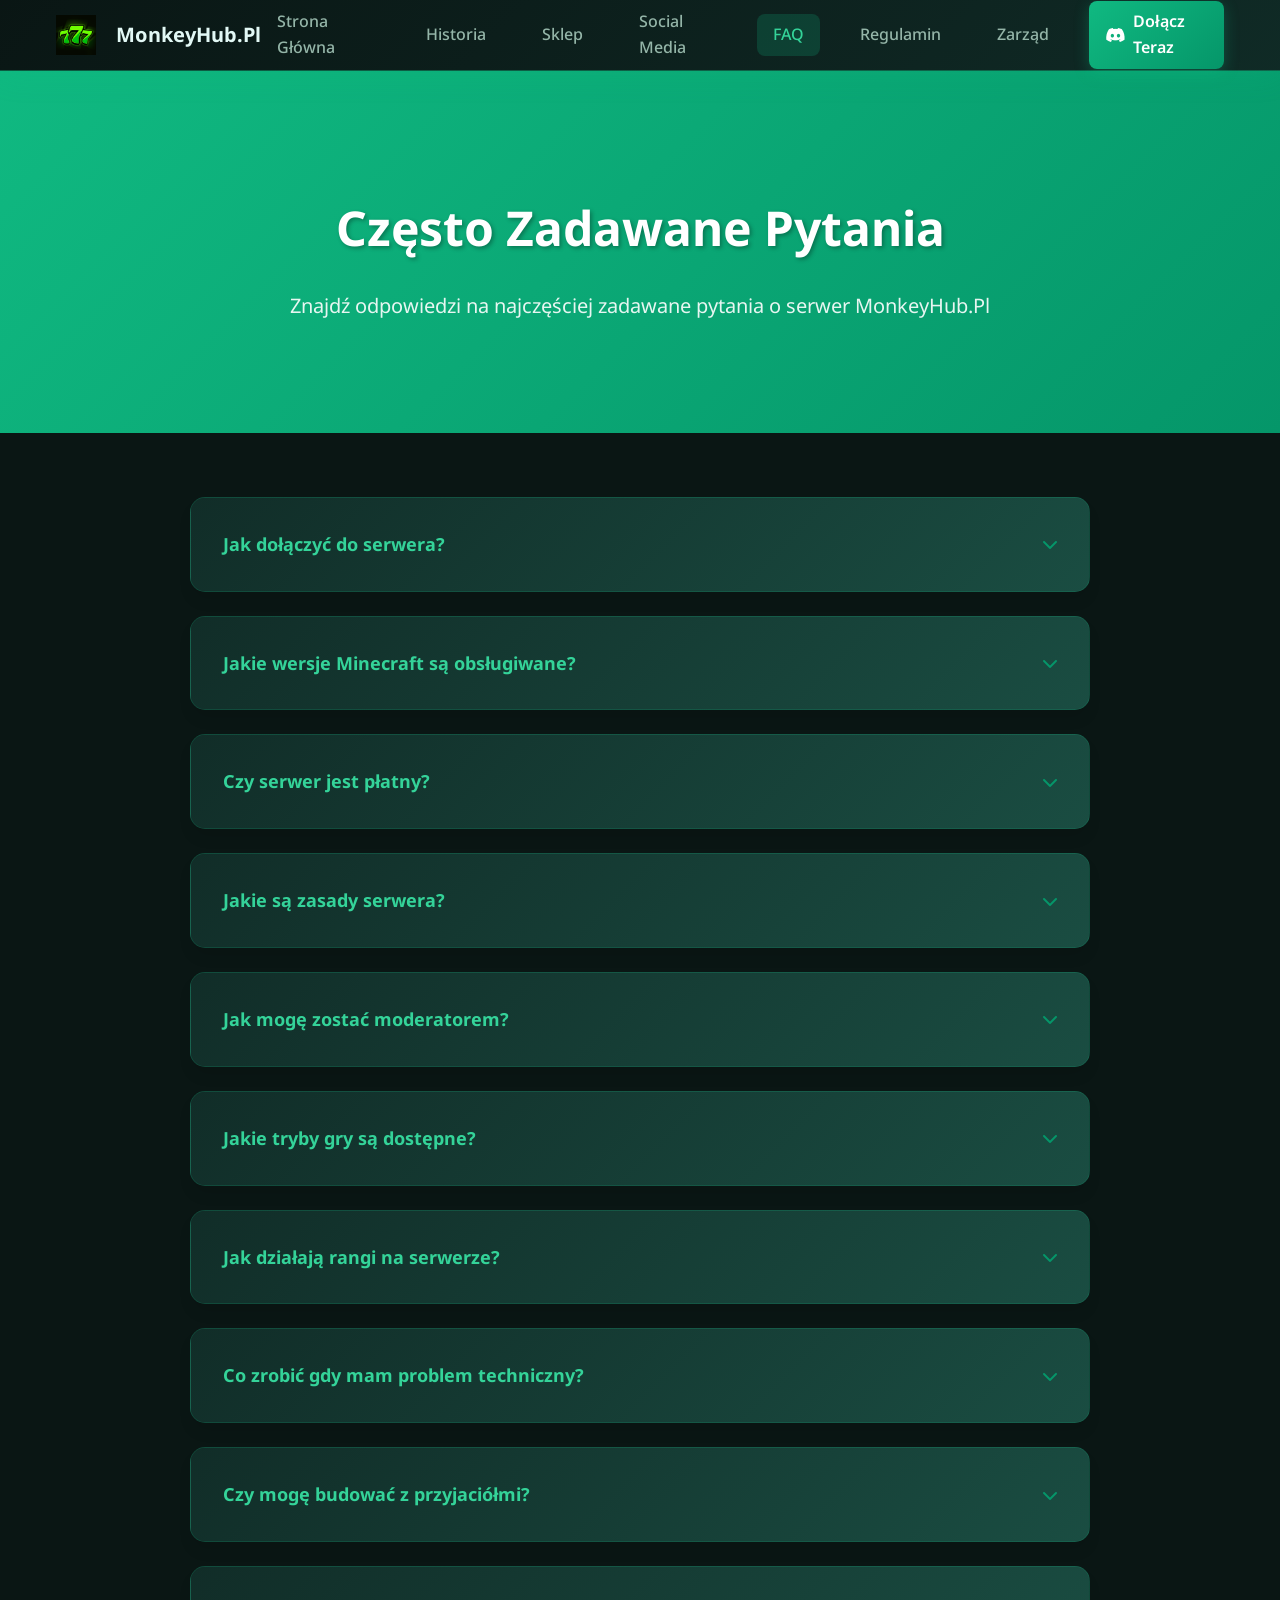
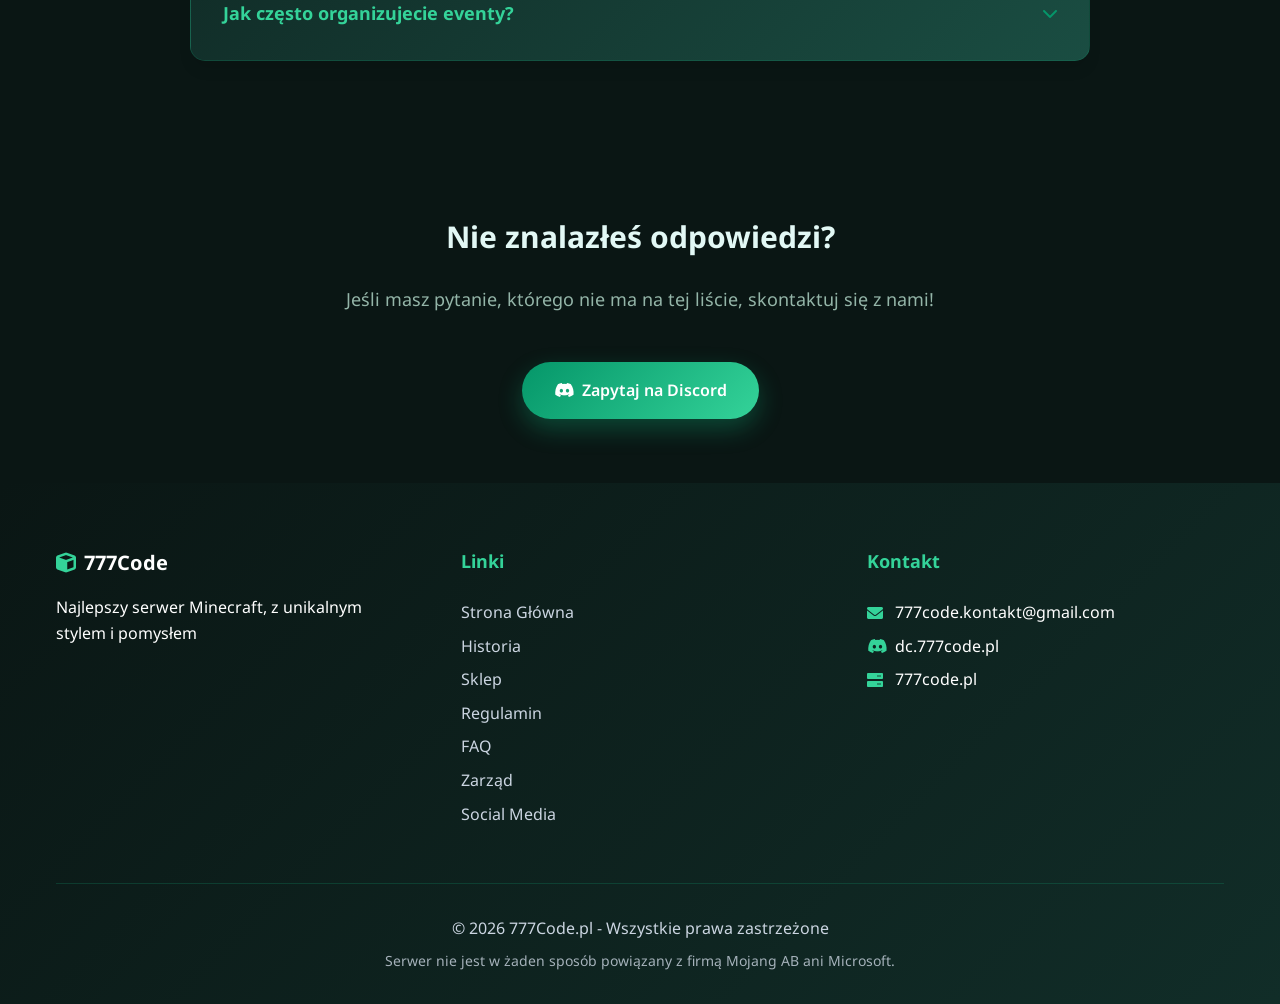
==== commit 4db0ab5b: "Update faq.html" ====
--- a/faq.html
+++ b/faq.html
@@ -3,7 +3,7 @@
 <head>
     <meta charset="UTF-8">
     <meta name="viewport" content="width=device-width, initial-scale=1.0">
-    <title>777code - FAQ</title>
+    <title>MonkeyHub.Pl - FAQ</title>
     <link rel="stylesheet" href="styles.css">
     <link rel="icon" type="logo.png" href="logo.png">
     <link href="https://fonts.googleapis.com/css2?family=Noto+Sans:wght@300;400;500;700&display=swap" rel="stylesheet">
@@ -16,7 +16,7 @@
                 <div class="logo">
                     <img src="logo.png" alt="777code Logo" />
                 </div>
-                <span>777code</span>
+                <span>MonkeyHub.Pl</span>
             </div>
             <ul class="nav-menu">
                 <li><a href="index.html" class="nav-link">Strona Główna</a></li>
@@ -42,7 +42,7 @@
         <div class="container">
             <div class="page-hero-content">
                 <h1 class="page-title">Często Zadawane Pytania</h1>
-                <p class="page-subtitle">Znajdź odpowiedzi na najczęściej zadawane pytania o serwer 777code</p>
+                <p class="page-subtitle">Znajdź odpowiedzi na najczęściej zadawane pytania o serwer MonkeyHub.Pl</p>
             </div>
         </div>
     </section>
@@ -56,7 +56,7 @@
                         <i class="fas fa-chevron-down"></i>
                     </div>
                     <div class="faq-answer">
-                        <p>Wystarczy wpisać IP serwera w grze Minecraft: <strong>play.777code.pl</strong>. Po połączeniu zostaniesz przeniesiony do lobby, gdzie możesz wybrać tryb gry i rozpocząć swoją przygodę.</p>
+                        <p>Wystarczy wpisać IP serwera w grze Minecraft: <strong>play.MonkeyHub.Pl</strong>. Po połączeniu zostaniesz przeniesiony do lobby, gdzie możesz wybrać tryb gry i rozpocząć swoją przygodę.</p>
                     </div>
                 </div>
 
@@ -210,4 +210,4 @@
 
     <script src="script.js"></script>
 </body>
-</html>+</html>
